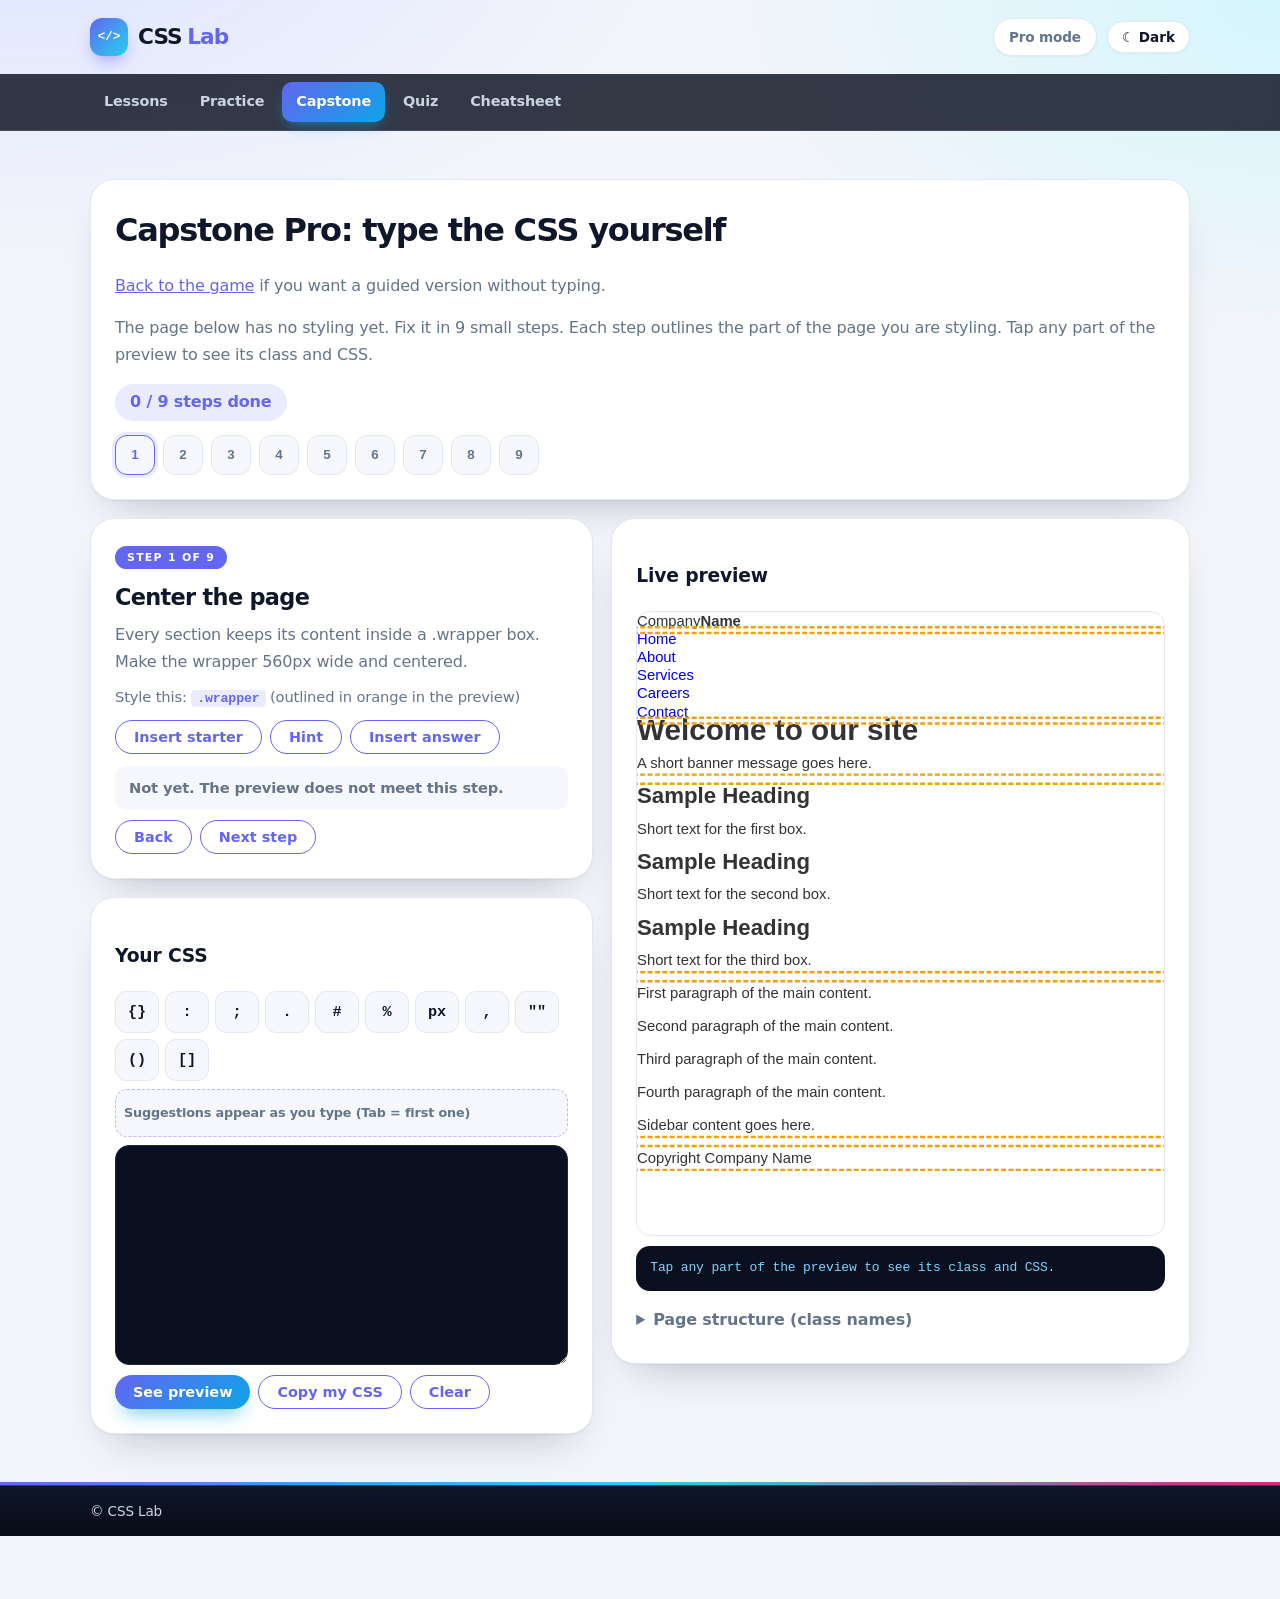
==== capstone-pro.html @ b030dc86 "Initial commit" ====
<!DOCTYPE html>
<html lang="en">
<head>
  <meta charset="utf-8">
  <meta name="viewport" content="width=device-width, initial-scale=1">
  <title>Capstone Pro – CSS Lab</title>
  <link rel="stylesheet" href="style.css">
  <link rel="stylesheet" href="project.css">
</head>
<body>
<div class="protect-me"><div class="clearfix">

<header>
  <div class="wrapper"><div class="header_con">
    <div class="main_logo"><a href="index.html">CSS <span>Lab</span></a></div>
    <div class="head_info">Pro mode</div>
  </div></div>
</header>

<div id="nav_area"><div class="wrapper">
  <button class="hamburger" type="button" aria-label="Toggle menu">&#9776; Menu</button>
  <ul></ul>
</div></div>

<div id="main_area"><div class="wrapper">
  <section class="card" style="max-width:1100px;margin:0 auto 18px">
    <h1>Capstone Pro: type the CSS yourself</h1>
    <p><a href="capstone.html">Back to the game</a> if you want a guided version without typing.</p>
    <p>The page below has no styling yet. Fix it in 9 small steps. Each step outlines the part of the page you are styling. Tap any part of the preview to see its class and CSS.</p>
    <span class="counter" id="count"></span>
    <div class="dots" id="dots"></div>
  </section>

  <div class="cap2">
    <section class="card cap_step" id="stepcard"></section>

    <section class="card cap_prevcard">
      <h3>Live preview</h3>
      <div class="cap_prev" id="prev"><iframe id="frame" title="Page preview" scrolling="no"></iframe></div>
      <div class="insp" id="insp">Tap any part of the preview to see its class and CSS.</div>
      <details class="structure">
        <summary>Page structure (class names)</summary>
        <pre class="code">header
  .wrapper &gt; .header_con &gt; .main_logo
#nav_area &gt; .wrapper &gt; ul &gt; li (x5) &gt; a
#banner &gt; .wrapper &gt; h1, p
#middle &gt; .wrapper &gt; .middle_con
  .mid_box1, .mid_box2, .mid_box3
    each: h2, p
#main_area &gt; .wrapper &gt; .main_con.clearfix
  .main_info &gt; p (x4)
  .main_side &gt; p
footer &gt; .wrapper &gt; p</pre>
      </details>
    </section>

    <section class="card cap_edit">
      <h3>Your CSS</h3>
      <div id="tokenslot"></div>
      <textarea id="css" class="cap_css" spellcheck="false" autocapitalize="off" autocorrect="off" aria-label="Your CSS"></textarea>
      <div class="chal_actions">
        <button class="btn primary" id="bSee" type="button">See preview</button>
        <button class="btn" id="bCopy" type="button">Copy my CSS</button>
        <button class="btn" id="bClear" type="button">Clear</button>
      </div>
    </section>
  </div>
</div></div>

<footer><div class="footer_btm"><div class="wrapper footer_btm_con">
  <div class="copyright">&copy; CSS Lab</div>
</div></div></footer>

<span class="back_top" title="Back to top"></span>
</div></div>

<script src="script.js"></script>
<script src="project.js"></script>
<script>
var RESET = `*,*:before,*:after{box-sizing:border-box}
body{margin:0;font-family:Arial,Helvetica,sans-serif;font-size:18px;line-height:22px;color:#333}
a{text-decoration:none;transition:all .3s linear}
img{max-width:100%;vertical-align:top}
ul,h1,h2,h3,h4{margin:0;padding:0;list-style:none}
strong,b{font-weight:bold}`;

var PAGE = `<div class="protect-me"><div class="clearfix">
<header><div class="wrapper"><div class="header_con"><div class="main_logo">Company<b>Name</b></div></div></div></header>
<div id="nav_area"><div class="wrapper"><ul><li><a href="#">Home</a></li><li><a href="#">About</a></li><li><a href="#">Services</a></li><li><a href="#">Careers</a></li><li><a href="#">Contact</a></li></ul></div></div>
<div id="banner"><div class="wrapper"><h1>Welcome to our site</h1><p>A short banner message goes here.</p></div></div>
<div id="middle"><div class="wrapper"><div class="middle_con"><div class="mid_box1"><h2>Sample Heading</h2><p>Short text for the first box.</p></div><div class="mid_box2"><h2>Sample Heading</h2><p>Short text for the second box.</p></div><div class="mid_box3"><h2>Sample Heading</h2><p>Short text for the third box.</p></div></div></div></div>
<div id="main_area"><div class="wrapper"><div class="main_con clearfix"><div class="main_info"><p>First paragraph of the main content.</p><p>Second paragraph of the main content.</p><p>Third paragraph of the main content.</p><p>Fourth paragraph of the main content.</p></div><div class="main_side"><p>Sidebar content goes here.</p></div></div></div></div>
<footer><div class="wrapper"><p>Copyright Company Name</p></div></footer>
</div></div>`;

var DESIGN_W = 640;

var STEPS = [
  { t: 'Center the page', sel: '.wrapper',
    goal: 'Every section keeps its content inside a .wrapper box. Make the wrapper 560px wide and centered.',
    hint: 'max-width limits the width. margin: 0 auto centers a block that has a width.',
    starter: `.wrapper {\n  max-width: ___px;\n  margin: ___;\n}`,
    ans: `.wrapper {\n  max-width: 560px;\n  margin: 0 auto;\n}`,
    test: function (d) { var r = d.querySelector('.wrapper').getBoundingClientRect(); return Math.abs(r.width - 560) < 2 && Math.abs(r.left - (d.documentElement.clientWidth - r.right)) < 2; } },

  { t: 'Color the banner', sel: '#banner',
    goal: 'Give the banner a gradient background with white text.',
    hint: 'A gradient goes in background (or background-image): linear-gradient(135deg, #4f46e5, #06b6d4).',
    starter: `#banner {\n  padding: 50px 0;\n  color: ___;\n  background: ___;\n}`,
    ans: `#banner {\n  padding: 50px 0;\n  color: #fff;\n  background: linear-gradient(135deg, #4f46e5, #06b6d4);\n}`,
    test: function (d, w) { return /gradient|url\(/.test(w.getComputedStyle(d.querySelector('#banner')).backgroundImage); } },

  { t: 'Put the three boxes in a row', sel: '.mid_box1,.mid_box2,.mid_box3',
    goal: 'The three boxes are stacked. Use the inline-block rule: display inline-block, vertical-align top, and the width for 3 boxes (32%).',
    hint: '[class*="mid_box"] matches all three boxes at once. 3 boxes use width: 32%.',
    starter: `[class*="mid_box"] {\n  display: ___;\n  vertical-align: ___;\n  width: ___%;\n}`,
    ans: `[class*="mid_box"] {\n  display: inline-block;\n  vertical-align: top;\n  width: 32%;\n}`,
    test: function (d) { var b = ['.mid_box1', '.mid_box2', '.mid_box3'].map(function (s) { return d.querySelector(s).getBoundingClientRect(); }); return Math.abs(b[0].top - b[1].top) < 2 && Math.abs(b[1].top - b[2].top) < 2 && b[0].left < b[1].left && b[1].left < b[2].left; } },

  { t: 'Add an icon above each heading', sel: '.middle_con h2',
    goal: 'Use the icon recipe: the heading is the relative parent, and a :before circle is absolutely positioned at the top, centered.',
    hint: 'h2 needs position: relative and padding-top to make room. The :before needs content: "", position: absolute, top/left/right 0, margin: 0 auto, and a width and height.',
    starter: `.middle_con h2 {\n  position: ___;\n  padding-top: 70px;\n  text-align: center;\n}\n.middle_con h2:before {\n  content: "";\n  position: ___;\n  top: 0;\n  left: 0;\n  right: 0;\n  margin: 0 auto;\n  width: 57px;\n  height: 57px;\n  border-radius: 50%;\n  background: #4f46e5;\n}`,
    ans: `.middle_con h2 {\n  position: relative;\n  padding-top: 70px;\n  text-align: center;\n}\n.middle_con h2:before {\n  content: "";\n  position: absolute;\n  top: 0;\n  left: 0;\n  right: 0;\n  margin: 0 auto;\n  width: 57px;\n  height: 57px;\n  border-radius: 50%;\n  background: #4f46e5;\n}`,
    test: function (d, w) { var h = d.querySelector('.middle_con h2'), cs = w.getComputedStyle(h), b = w.getComputedStyle(h, '::before'); return cs.position === 'relative' && b.position === 'absolute' && b.content !== 'none' && b.content !== 'normal' && parseFloat(b.width) > 0 && parseFloat(b.height) > 0; } },

  { t: 'Content and sidebar side by side', sel: '.main_info,.main_side',
    goal: 'Float the main content to the right (68% wide) and the sidebar to the left (28% wide).',
    hint: 'float: right on .main_info, float: left on .main_side, each with a % width.',
    starter: `.main_info {\n  float: ___;\n  width: ___%;\n}\n.main_side {\n  float: ___;\n  width: ___%;\n}`,
    ans: `.main_info {\n  float: right;\n  width: 68%;\n}\n.main_side {\n  float: left;\n  width: 28%;\n}`,
    test: function (d, w) { var a = w.getComputedStyle(d.querySelector('.main_info')).getPropertyValue('float'), b = w.getComputedStyle(d.querySelector('.main_side')).getPropertyValue('float'); return a !== 'none' && b !== 'none' && a !== b; } },

  { t: 'Fix the collapsed container', sel: '.main_con',
    goal: 'Floats make their parent collapse. Add the clearfix from the template so .main_con wraps its floated children again.',
    hint: 'Select .clearfix:before and .clearfix:after together, then content: "", display: table, clear: both. (Do step 5 first.)',
    starter: `.clearfix:before,\n.clearfix:after {\n  content: ___;\n  display: ___;\n  clear: ___;\n}`,
    ans: `.clearfix:before,\n.clearfix:after {\n  content: "";\n  display: table;\n  clear: both;\n}`,
    test: function (d, w) { var m = d.querySelector('.main_con').offsetHeight, i = d.querySelector('.main_info'), s = d.querySelector('.main_side'); return w.getComputedStyle(i).getPropertyValue('float') !== 'none' && m > 0 && m >= Math.max(i.offsetHeight, s.offsetHeight); } },

  { t: 'Put the menu in a row', sel: '#nav_area li',
    goal: 'The menu items are stacked. Put them in a row with the inline-block rule, and give the links some padding and a color.',
    hint: 'display: inline-block and vertical-align: top on the li. Then make the links display: block with padding.',
    starter: `#nav_area {\n  background: #1d2433;\n}\n#nav_area li {\n  display: ___;\n  vertical-align: ___;\n}\n#nav_area a {\n  display: block;\n  padding: 12px 14px;\n  color: #fff;\n}`,
    ans: `#nav_area {\n  background: #1d2433;\n}\n#nav_area li {\n  display: inline-block;\n  vertical-align: top;\n}\n#nav_area a {\n  display: block;\n  padding: 12px 14px;\n  color: #fff;\n}`,
    test: function (d, w) { var li = d.querySelector('#nav_area li'), cs = w.getComputedStyle(li), ul = w.getComputedStyle(li.parentElement); return (cs.display === 'inline-block' && cs.verticalAlign === 'top') || ul.display === 'flex'; } },

  { t: 'Zebra paragraphs', sel: '.main_info p',
    goal: 'Give every odd paragraph in the main content a light background, so odd and even look different.',
    hint: ':nth-child(odd) picks the 1st, 3rd, 5th... child.',
    starter: `.main_info p:nth-child(___) {\n  background: ___;\n}`,
    ans: `.main_info p:nth-child(odd) {\n  background: #eef2ff;\n}`,
    test: function (d, w) { var p = d.querySelectorAll('.main_info p'); return w.getComputedStyle(p[0]).backgroundColor !== w.getComputedStyle(p[1]).backgroundColor; } },

  { t: 'Uppercase footer', sel: 'footer p',
    goal: 'Make the footer text all capital letters, without retyping it.',
    hint: 'text-transform: uppercase.',
    starter: `footer {\n  padding: 20px 0;\n  text-transform: ___;\n}`,
    ans: `footer {\n  padding: 20px 0;\n  text-transform: uppercase;\n}`,
    test: function (d, w) { return w.getComputedStyle(d.querySelector('footer p')).textTransform === 'uppercase'; } }
];

function el(tag, cls, txt) { var e = document.createElement(tag); if (cls) e.className = cls; if (txt) e.textContent = txt; return e; }
var frame = document.getElementById('frame'), prevBox = document.getElementById('prev'), ta = document.getElementById('css');
var insp = document.getElementById('insp'), count = document.getElementById('count'), dotsBox = document.getElementById('dots'), card = document.getElementById('stepcard');
var results = STEPS.map(function () { return false; }), cur = 0, timer, hintOpen = false, first = true;

try { ta.value = localStorage.getItem('csslab-capstone-css') || ''; } catch (e) {}
var SELECTORS = ['.wrapper', '#nav_area', '#nav_area li', '#nav_area a', '#banner', '.middle_con', '[class*="mid_box"]', '.mid_box1', '.mid_box2', '.mid_box3', '.middle_con h2', '.middle_con h2:before', '.main_con', '.main_info', '.main_side', '.main_info p', '.main_info p:nth-child(odd)', '.clearfix:before', '.clearfix:after', 'footer', 'footer p'];
document.getElementById('tokenslot').appendChild(window.tokenBar(ta));
document.getElementById('tokenslot').appendChild(window.cssSuggest(ta, { selectors: SELECTORS, focus: function () { return STEPS[cur].ans; } }));

function doc() { try { return frame.contentDocument; } catch (e) { return null; } }

function setHighlight() {
  var d = doc(); if (!d || !d.querySelector('#h')) return;
  d.querySelector('#h').textContent = STEPS[cur].sel + '{outline:3px dashed #f59e0b!important;outline-offset:2px}[data-tap]{outline:3px solid #ec4899!important;outline-offset:-3px}';
}

function fit() {
  var d = doc(); if (!d || !d.documentElement) return;
  var h = d.documentElement.scrollHeight, s = Math.min(1, prevBox.clientWidth / DESIGN_W);
  frame.style.height = h + 'px';
  frame.style.transform = 'scale(' + s + ')';
  prevBox.style.height = Math.ceil(h * s) + 'px';
}

function inspect(t) {
  var d = doc(), w = frame.contentWindow;
  d.querySelectorAll('[data-tap]').forEach(function (x) { x.removeAttribute('data-tap'); });
  t.setAttribute('data-tap', '1');
  var cs = w.getComputedStyle(t);
  var name = t.tagName.toLowerCase() + (t.id ? '#' + t.id : '') + (typeof t.className === 'string' && t.className.trim() ? '.' + t.className.trim().split(/\s+/).join('.') : '');
  insp.textContent = '';
  insp.appendChild(el('b', '', name));
  insp.appendChild(document.createTextNode('\n' + ['display: ' + cs.display, 'position: ' + cs.position, 'float: ' + cs.getPropertyValue('float'), 'width: ' + Math.round(parseFloat(cs.width)) + 'px', 'margin: ' + cs.margin, 'padding: ' + cs.padding].join('\n')));
}

function renderCard() {
  var s = STEPS[cur], ok = results[cur];
  card.textContent = '';
  card.appendChild(el('span', 'step_chip', 'Step ' + (cur + 1) + ' of ' + STEPS.length));
  card.appendChild(el('h3', '', s.t));
  card.appendChild(el('p', 'goal', s.goal));
  var tg = el('p', 'target');
  tg.appendChild(document.createTextNode('Style this: '));
  tg.appendChild(el('code', '', s.sel));
  tg.appendChild(document.createTextNode(' (outlined in orange in the preview)'));
  card.appendChild(tg);

  var acts = el('div', 'chal_actions');
  var bS = el('button', 'btn', 'Insert starter'), bH = el('button', 'btn', 'Hint'), bA = el('button', 'btn', 'Insert answer');
  [bS, bH, bA].forEach(function (b) { b.type = 'button'; acts.appendChild(b); });
  card.appendChild(acts);
  var hint = el('p', 'hint', 'Hint: ' + s.hint); hint.hidden = !hintOpen; card.appendChild(hint);

  var st = el('p', ok ? 'stepok' : 'stepno', ok ? 'Done! This step works.' : 'Not yet. The preview does not meet this step.');
  card.appendChild(st);

  var nav = el('div', 'chal_actions');
  var bB = el('button', 'btn', 'Back'), bN = el('button', ok ? 'btn primary' : 'btn', cur < STEPS.length - 1 ? 'Next step' : 'Finish');
  bB.type = 'button'; bN.type = 'button'; bB.disabled = cur === 0; bN.disabled = cur === STEPS.length - 1 && !ok;
  nav.appendChild(bB); nav.appendChild(bN); card.appendChild(nav);

  function append(text) {
    var v = ta.value;
    if (s.starter && v.indexOf(s.starter) > -1 && text === s.ans) ta.value = v.replace(s.starter, s.ans);
    else ta.value = v + (v && !/\n\n$/.test(v) ? (/\n$/.test(v) ? '\n' : '\n\n') : '') + text + '\n';
    run();
    ta.scrollIntoView({ block: 'nearest', behavior: 'smooth' });
  }
  bS.addEventListener('click', function () { if (ta.value.indexOf(s.starter) < 0) append(s.starter); });
  bA.addEventListener('click', function () { if (ta.value.indexOf(s.ans) < 0) append(s.ans); });
  bH.addEventListener('click', function () { hintOpen = !hintOpen; hint.hidden = !hintOpen; });
  bB.addEventListener('click', function () { go(cur - 1); });
  bN.addEventListener('click', function () { go(cur + 1); });
}

function go(i) { cur = Math.max(0, Math.min(STEPS.length - 1, i)); hintOpen = false; renderCard(); renderDots(); setHighlight(); }

function renderDots() {
  dotsBox.textContent = '';
  STEPS.forEach(function (s, i) {
    var b = el('button', (results[i] ? 'done ' : '') + (i === cur ? 'cur' : ''), String(i + 1));
    b.type = 'button'; b.title = s.t; b.setAttribute('aria-label', 'Step ' + (i + 1) + ': ' + s.t);
    b.addEventListener('click', function () { go(i); });
    dotsBox.appendChild(b);
  });
}

function run() {
  var d = doc(), w = frame.contentWindow;
  if (!d || !d.querySelector('#u')) { count.textContent = 'Preview unavailable. Open the site through a local server.'; return; }
  d.querySelector('#u').textContent = ta.value;
  var prevOk = results.slice();
  results = STEPS.map(function (s) { var ok = false; try { ok = !!s.test(d, w); } catch (e) {} return ok; });
  var n = results.filter(Boolean).length;
  count.textContent = n + ' / ' + STEPS.length + ' steps done' + (n === STEPS.length ? ' · Capstone complete!' : '');
  try { localStorage.setItem('csslab-capstone-css', ta.value); if (n === STEPS.length) localStorage.setItem('csslab-capstone', 'true'); } catch (e) {}
  renderDots();
  if (prevOk[cur] !== results[cur] || first) { renderCard(); first = false; }
  fit();
}

frame.addEventListener('load', function () {
  var d = doc(); if (!d) return;
  d.addEventListener('click', function (e) { e.preventDefault(); inspect(e.target); }, true);
  first = true; run();
  var i = results.indexOf(false); go(i < 0 ? 0 : i);
  fit();
});
frame.srcdoc = '<!DOCTYPE html><html><head><meta charset="utf-8"><style>' + RESET + '</style><style id="u"></style><style id="h"></style></head><body>' + PAGE + '</body></html>';

ta.addEventListener('input', function () { clearTimeout(timer); timer = setTimeout(run, 150); });
window.addEventListener('resize', fit);
document.getElementById('bSee').addEventListener('click', function () { document.querySelector('.cap_prevcard').scrollIntoView({ behavior: 'smooth', block: 'start' }); });
document.getElementById('bClear').addEventListener('click', function () { if (!ta.value || confirm('Clear your CSS?')) { ta.value = ''; run(); } });
document.getElementById('bCopy').addEventListener('click', function () {
  var b = this, ok = function () { b.textContent = 'Copied!'; setTimeout(function () { b.textContent = 'Copy my CSS'; }, 1500); };
  if (navigator.clipboard && navigator.clipboard.writeText) navigator.clipboard.writeText(ta.value).then(ok, function () { ta.select(); try { document.execCommand('copy'); ok(); } catch (e) {} });
  else { ta.select(); try { document.execCommand('copy'); ok(); } catch (e) {} }
});
</script>
</body>
</html>
---- style.css ----
*,*::before,*::after{box-sizing:border-box}
:root{--ink:#1d2433;--muted:#5b6578;--brand:#4f46e5;--brand2:#06b6d4;--bg:#f5f7fb;--line:#e2e6ef}
html{scroll-behavior:smooth}
body{margin:0;font:16px/1.65 system-ui,-apple-system,"Segoe UI",Roboto,sans-serif;color:var(--ink);background:var(--bg)}
img{max-width:100%}
a{color:var(--brand)}
code{background:#eef0ff;padding:1px 6px;border-radius:4px;font-size:.9em}
.wrapper{width:min(1100px,92%);margin:0 auto}
.clearfix::after{content:"";display:table;clear:both}

/* Header */
header{background:#fff;border-bottom:1px solid var(--line)}
.header_con{display:flex;justify-content:space-between;align-items:center;padding:14px 0}
.main_logo a{font-weight:800;font-size:1.5rem;text-decoration:none;color:var(--ink)}
.main_logo span{color:var(--brand)}
.head_info{color:var(--muted);font-size:.9rem}

/* Navigation (sticky) */
#nav_area{position:sticky;top:0;z-index:50;background:var(--ink)}
#nav_area ul{list-style:none;margin:0;padding:0;display:flex;flex-wrap:wrap}
#nav_area a{display:block;padding:12px 16px;color:#fff;text-decoration:none;font-size:.9rem}
#nav_area a:hover{background:var(--brand)}
.hamburger{display:none;width:100%;padding:12px 0;background:none;border:0;color:#fff;font-size:1rem;text-align:left;cursor:pointer}

/* Banner (gradient + absolute pseudo-element) */
#banner{position:relative;overflow:hidden;color:#fff;padding:80px 0 110px;background:linear-gradient(135deg,var(--brand),var(--brand2))}
#banner::before{content:"";position:absolute;right:-80px;top:-80px;width:320px;height:320px;border-radius:50%;background:rgba(255,255,255,.15)}
.bnr_info{position:relative;z-index:1;max-width:560px}
.bnr_info h1{margin:0 0 10px;font-size:2.6rem;line-height:1.15}
.bnr_info h1 span{display:block;opacity:.85}
.bnr_info a{display:inline-block;margin-top:10px;padding:10px 22px;background:#fff;color:var(--brand);border-radius:30px;font-weight:700;text-decoration:none}

/* Middle (flex) */
#middle{position:relative;z-index:2}
.middle_con{display:flex;gap:20px;margin-top:-60px}
.middle_con section{flex:1;background:#fff;padding:22px;border-radius:12px;box-shadow:0 8px 24px rgba(30,40,80,.1)}
.middle_con h2{margin:0 0 6px;font-size:1.2rem}
.middle_con p{margin:0 0 10px;color:var(--muted)}
.mid_box1{border-top:4px solid var(--brand)}
.mid_box2{border-top:4px solid var(--brand2)}
.mid_box3{border-top:4px solid #f59e0b}

/* Main (float + clearfix) */
#main_area{padding:40px 0}
main{float:left;width:70%}
.sidebar{float:right;width:27%;position:sticky;top:64px;background:#fff;border:1px solid var(--line);border-radius:12px;padding:18px}
.sidebar h3{margin:0 0 8px}
.sidebar ol{margin:0;padding-left:20px}
.group{margin:30px 0 14px;font-size:1.5rem;color:var(--brand)}
.group:first-child{margin-top:0}

/* Lessons */
.lesson{background:#fff;border:1px solid var(--line);border-radius:12px;padding:24px;margin-bottom:22px;scroll-margin-top:60px}
.lesson h3{margin:6px 0 8px}
.tag{display:inline-block;background:#eef0ff;color:var(--brand);font-size:.75rem;font-weight:700;padding:2px 10px;border-radius:20px}
.stage{border:2px dashed var(--line);border-radius:8px;padding:16px;margin:14px 0;background:#fafbff}
.controls{display:flex;flex-wrap:wrap;gap:14px;margin:10px 0}
.controls label{display:flex;flex-direction:column;gap:4px;font-size:.85rem;color:var(--muted)}
.controls select,.controls input[type=range]{min-width:150px}
pre{margin:0;border-radius:8px;font:13px/1.5 ui-monospace,Consolas,monospace;white-space:pre-wrap}
.code{background:#0f172a;color:#e2e8f0;padding:14px}
.readout{background:#0f172a;color:#a5f3fc;padding:10px 14px;min-height:2.8em}
.readout:empty::before{content:"Move a control to see the CSS you just wrote";opacity:.6}
.box{background:var(--brand);color:#fff;padding:10px 14px;border-radius:6px}

/* Lesson demos */
.bgdemo{height:140px;background-color:#e0e7ff;background-image:radial-gradient(var(--brand) 6px,transparent 7px);background-size:40px 40px}
.paddemo{background:#c7d2fe;border:2px solid var(--brand);display:inline-block}
.margdemo{border:2px solid var(--brand2)}
.items{line-height:1}
.items .box{width:90px;height:50px;margin:0 0 4px}
.flexdemo{display:flex;gap:8px;height:150px}
.flexdemo .tall{padding:30px 14px}
.floatdemo{border:3px solid var(--brand);padding:8px;background:#fff}
.floatdemo .box{width:90px;height:50px;margin:4px}
.posdemo{position:relative;height:210px}
.posdemo .box{margin-bottom:8px;width:200px}
.posdemo .alt{background:#f59e0b}
.zdemo{position:relative;height:170px}
.zbox{position:absolute;width:130px;height:90px;padding:8px;color:#fff;border-radius:8px;font-weight:700}
.za{left:10px;top:10px;background:#ef4444;z-index:1}
.zb{left:70px;top:40px;background:#16a34a;position:absolute}
.zc{left:130px;top:70px;background:#2563eb;z-index:3}
.pdemo{font-size:1.2rem}
[data-mode="on"] .tagged::before{content:"★ ";color:#f59e0b}
[data-mode="on"] .tagged::after{content:" ✓";color:#16a34a;font-weight:700}
.nthdemo{display:flex;flex-wrap:wrap;gap:6px;list-style:none;margin:0;padding:0}
.nthdemo li{padding:8px 14px;background:#e0e7ff;border-radius:6px}
.nthdemo[data-mode="odd"] li:nth-child(odd),
.nthdemo[data-mode="even"] li:nth-child(even),
.nthdemo[data-mode="3n"] li:nth-child(3n),
.nthdemo[data-mode="first"] li:first-child,
.nthdemo[data-mode="last"] li:last-child{background:var(--brand);color:#fff}
.selbox p{margin:6px 0;padding:6px 10px;background:#e0e7ff;border-radius:6px}
.selbox[data-mode="p"] p,
.selbox[data-mode="class"] .note,
.selbox[data-mode="id"] #special,
.selbox[data-mode="child"] > p,
.selbox[data-mode="adj"] .note + p,
.selbox[data-mode="attr"] [id],
.selbox[data-mode="contains"] [class*="mid_box"]{background:var(--brand);color:#fff}
.graddemo{height:160px;border-radius:8px;background-image:linear-gradient(90deg,#f6d365,#fda085)}

/* Footer */
footer{background:var(--ink);color:#cbd5e1}
.footer_top{padding:36px 0;text-align:center}
.footer_top h2{margin:0 0 6px;color:#fff}
.footer_btm{border-top:1px solid #334155;padding:14px 0;font-size:.85rem}
.footer_btm_con{display:flex;justify-content:space-between;flex-wrap:wrap;gap:10px}
.footer_nav ul{list-style:none;margin:0;padding:0;display:flex;gap:16px}
.footer_nav a{color:#cbd5e1}

/* Back to top (fixed) */
.back_top{position:fixed;right:20px;bottom:20px;z-index:100;width:44px;height:44px;border-radius:50%;background:var(--brand);color:#fff;display:none;place-items:center;cursor:pointer}
.back_top.show{display:grid}
.back_top::before{content:"\2191";font-size:1.3rem}

/* Responsive */
@media (max-width:860px){
  main,.sidebar{float:none;width:100%}
  .sidebar{position:static;margin-top:24px}
  .middle_con{flex-direction:column;margin-top:-40px}
  .bnr_info h1{font-size:2rem}
  .hamburger{display:block}
  #nav_area ul{display:none;flex-direction:column}
  #nav_area.open ul{display:flex}
}

/* Course additions */
.how pre{display:none;margin:0}
.how[data-mode="inline"] .h-inline,.how[data-mode="internal"] .h-internal,.how[data-mode="external"] .h-external{display:block}
.items .box:nth-child(2){height:80px}
.icon_h{margin:14px 0 0;font-size:1.1rem}
[data-mode="icon"] .icon_h{position:relative;padding-top:64px;text-align:center}
[data-mode="icon"] .icon_h::before{content:"";position:absolute;top:0;left:0;right:0;margin:0 auto;width:48px;height:48px;border-radius:50%;background:linear-gradient(135deg,#6366f1,#22d3ee)}
.txtdemo{width:180px;height:180px;padding:14px;background:#c7d2fe;border:2px solid var(--brand);color:#1e1b4b;line-height:1.4}
#l17 .stage{overflow-x:auto}
---- project.css ----
.card{background:#fff;border:1px solid var(--line);border-radius:12px;padding:24px;margin:0 auto;max-width:820px}
.card h1{margin:0 0 6px}
.card > p{color:var(--muted)}
#nav_area a[aria-current]{background:var(--brand)}

/* Progress */
.progress{height:8px;background:var(--line);border-radius:8px;overflow:hidden;margin:6px 0}
.progress_bar{height:100%;width:0;background:linear-gradient(90deg,var(--brand),var(--brand2));transition:width .3s}
.progress_txt{display:block;margin-bottom:10px;color:var(--muted)}
.sidebar a.done::after{content:" \2713";color:#16a34a}
.done_btn,.btn{margin-top:14px;padding:8px 18px;border:1px solid var(--brand);background:#fff;color:var(--brand);border-radius:20px;cursor:pointer;font:600 .9rem system-ui,sans-serif}
.lesson.done{border-left:4px solid #16a34a}
.lesson.done .done_btn,.btn.primary{background:var(--brand);color:#fff}

/* Quiz */
.q_opt{display:block;width:100%;text-align:left;margin:8px 0;padding:10px 14px;border:1px solid var(--line);border-radius:8px;background:#fff;cursor:pointer;font:inherit;color:var(--ink)}
.q_opt:hover:not(:disabled){border-color:var(--brand)}
.q_opt.right{background:#dcfce7;border-color:#16a34a}
.q_opt.wrong{background:#fee2e2;border-color:#ef4444}
.why{margin:10px 0;color:var(--muted)}
.score{font-size:2.4rem;font-weight:800;color:var(--brand);margin:6px 0}

/* Cheatsheet */
.search{width:100%;padding:10px 14px;border:1px solid var(--line);border-radius:8px;font:inherit;margin:8px 0 14px}
.cheat{width:100%;border-collapse:collapse}
.cheat th,.cheat td{padding:10px 12px;border-bottom:1px solid var(--line);text-align:left;vertical-align:top;font-size:.9rem}
.cheat th{background:#eef0ff}
.cheat tr[hidden]{display:none}
@media (max-width:860px){.cheat{display:block;overflow-x:auto}}
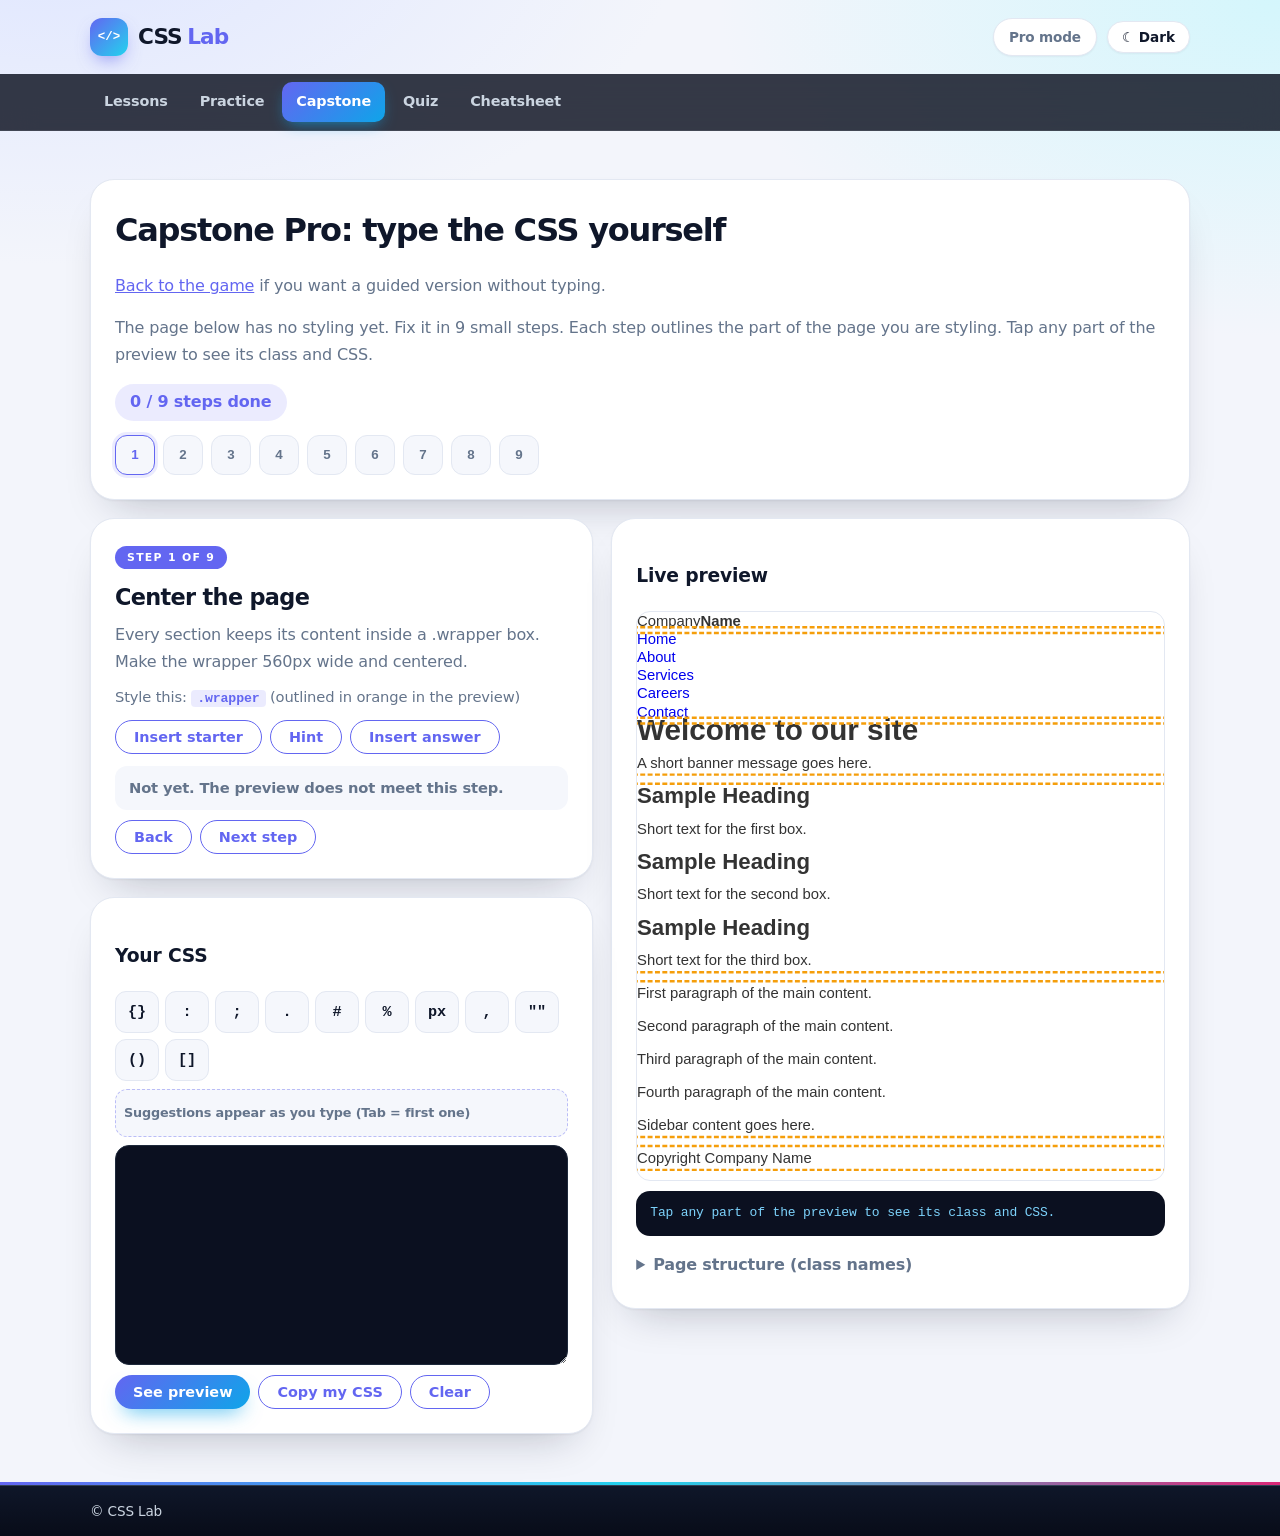
==== commit b77f2bee: "updates" ====
--- a/capstone-pro.html
+++ b/capstone-pro.html
@@ -4,6 +4,11 @@
   <meta charset="utf-8">
   <meta name="viewport" content="width=device-width, initial-scale=1">
   <title>Capstone Pro – CSS Lab</title>
+  <link rel="icon" href="favicon.svg" type="image/svg+xml">
+  <link rel="icon" href="favicon-32.png" type="image/png" sizes="32x32">
+  <link rel="icon" href="favicon.ico" sizes="any">
+  <link rel="apple-touch-icon" href="apple-touch-icon.png">
+  <meta name="theme-color" content="#6366f1">
   <link rel="stylesheet" href="style.css">
   <link rel="stylesheet" href="project.css">
 </head>
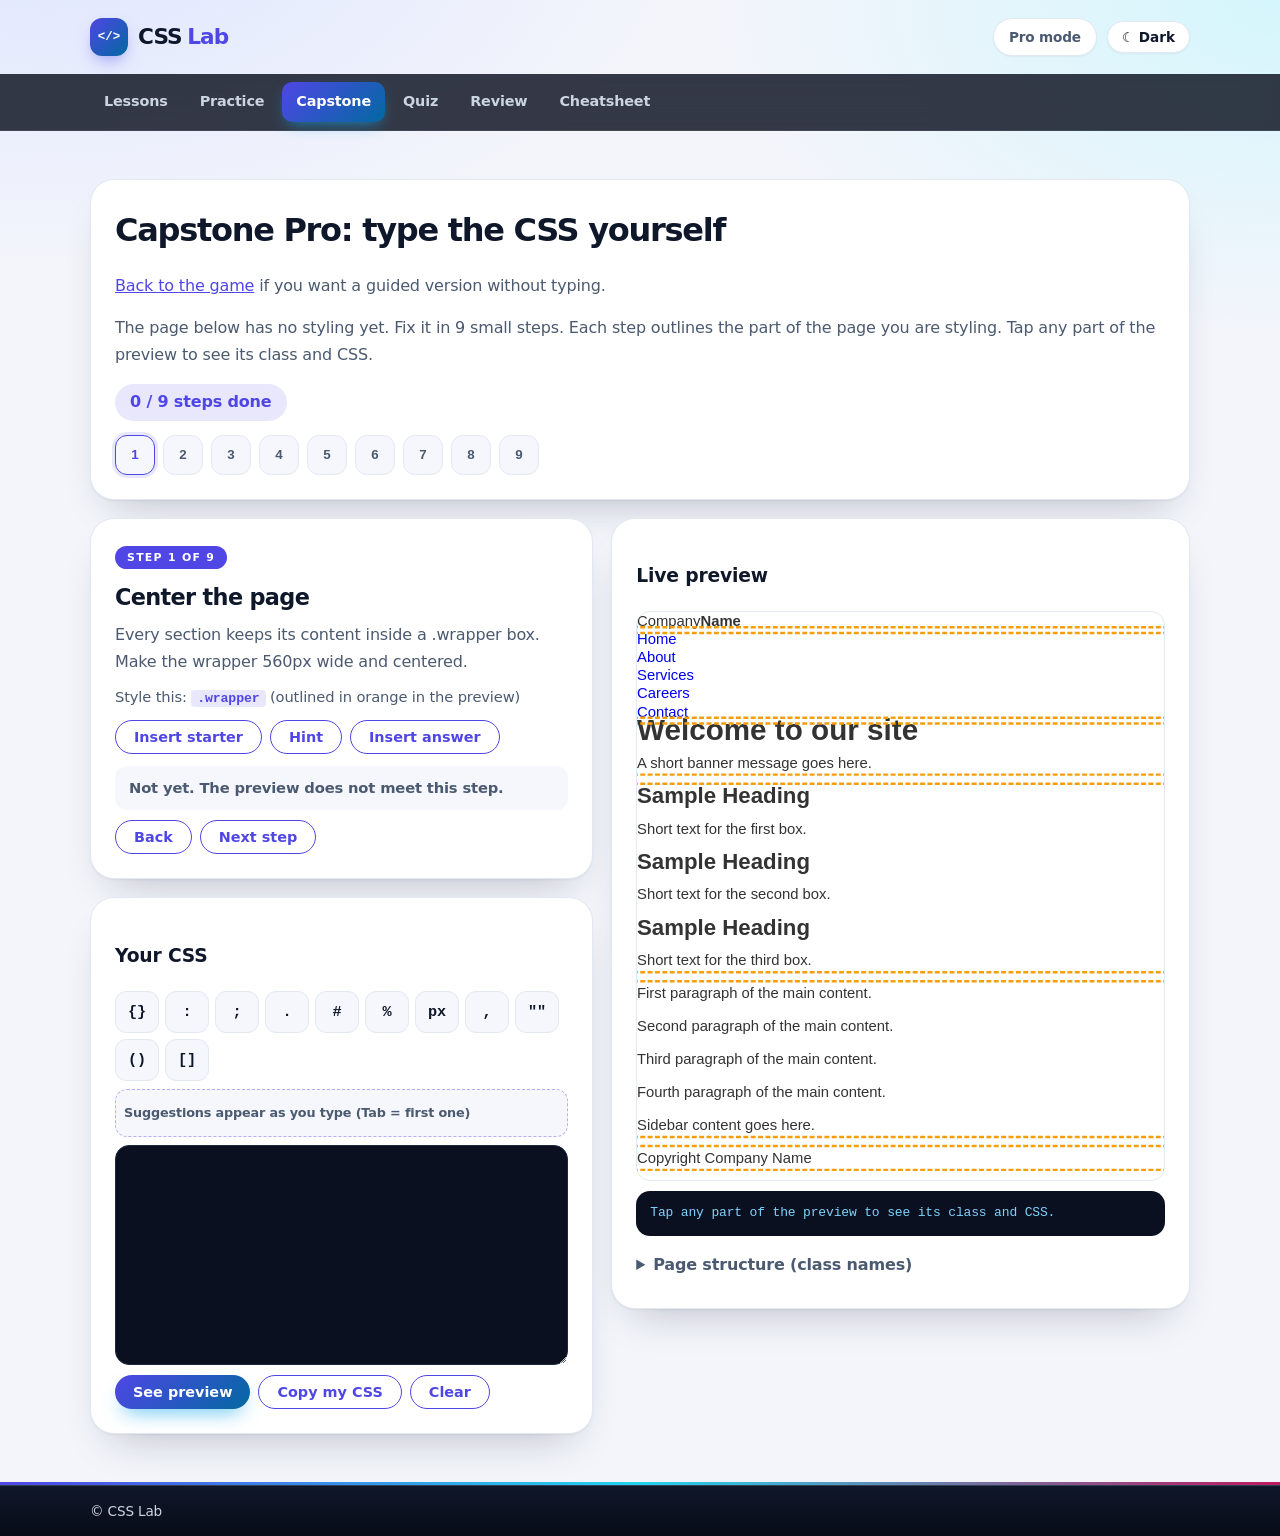
==== commit 135ec066: "updates" ====
--- a/capstone-pro.html
+++ b/capstone-pro.html
@@ -41,7 +41,7 @@
 
     <section class="card cap_prevcard">
       <h3>Live preview</h3>
-      <div class="cap_prev" id="prev"><iframe id="frame" title="Page preview" scrolling="no"></iframe></div>
+      <div class="cap_prev" id="prev"><iframe id="frame" title="Page preview" scrolling="no" tabindex="-1"></iframe></div>
       <div class="insp" id="insp">Tap any part of the preview to see its class and CSS.</div>
       <details class="structure">
         <summary>Page structure (class names)</summary>
--- a/style.css
+++ b/style.css
@@ -3,7 +3,7 @@
 html{scroll-behavior:smooth}
 body{margin:0;font:16px/1.65 system-ui,-apple-system,"Segoe UI",Roboto,sans-serif;color:var(--ink);background:var(--bg)}
 img{max-width:100%}
-a{color:var(--brand)}
+a{color:var(--link,var(--brand))}
 code{background:#eef0ff;padding:1px 6px;border-radius:4px;font-size:.9em}
 .wrapper{width:min(1100px,92%);margin:0 auto}
 .clearfix::after{content:"";display:table;clear:both}
@@ -42,7 +42,7 @@
 
 /* Main (float + clearfix) */
 #main_area{padding:40px 0}
-main{float:left;width:70%}
+.main_con > main{float:left;width:70%}
 .sidebar{float:right;width:27%;position:sticky;top:64px;background:#fff;border:1px solid var(--line);border-radius:12px;padding:18px}
 .sidebar h3{margin:0 0 8px}
 .sidebar ol{margin:0;padding-left:20px}
@@ -78,8 +78,8 @@
 .posdemo .alt{background:#f59e0b}
 .zdemo{position:relative;height:170px}
 .zbox{position:absolute;width:130px;height:90px;padding:8px;color:#fff;border-radius:8px;font-weight:700}
-.za{left:10px;top:10px;background:#ef4444;z-index:1}
-.zb{left:70px;top:40px;background:#16a34a;position:absolute}
+.za{left:10px;top:10px;background:#dc2626;z-index:1}
+.zb{left:70px;top:40px;background:#15803d;position:absolute}
 .zc{left:130px;top:70px;background:#2563eb;z-index:3}
 .pdemo{font-size:1.2rem}
 [data-mode="on"] .tagged::before{content:"★ ";color:#f59e0b}
@@ -117,7 +117,7 @@
 
 /* Responsive */
 @media (max-width:860px){
-  main,.sidebar{float:none;width:100%}
+  .main_con > main,.sidebar{float:none;width:100%}
   .sidebar{position:static;margin-top:24px}
   .middle_con{flex-direction:column;margin-top:-40px}
   .bnr_info h1{font-size:2rem}
@@ -135,3 +135,9 @@
 [data-mode="icon"] .icon_h::before{content:"";position:absolute;top:0;left:0;right:0;margin:0 auto;width:48px;height:48px;border-radius:50%;background:linear-gradient(135deg,#6366f1,#22d3ee)}
 .txtdemo{width:180px;height:180px;padding:14px;background:#c7d2fe;border:2px solid var(--brand);color:#1e1b4b;line-height:1.4}
 #l17 .stage{overflow-x:auto}
+
+/* Sticky footer: on short pages the footer sits at the bottom of the window; on long pages it follows the content */
+.protect-me > .clearfix{display:flex;flex-direction:column;min-height:100vh;min-height:100dvh}
+.protect-me > .clearfix::before,.protect-me > .clearfix::after{display:none}
+.protect-me > .clearfix > #main_area{flex:1 0 auto}
+.protect-me > .clearfix > header,.protect-me > .clearfix > #nav_area,.protect-me > .clearfix > footer{flex-shrink:0}
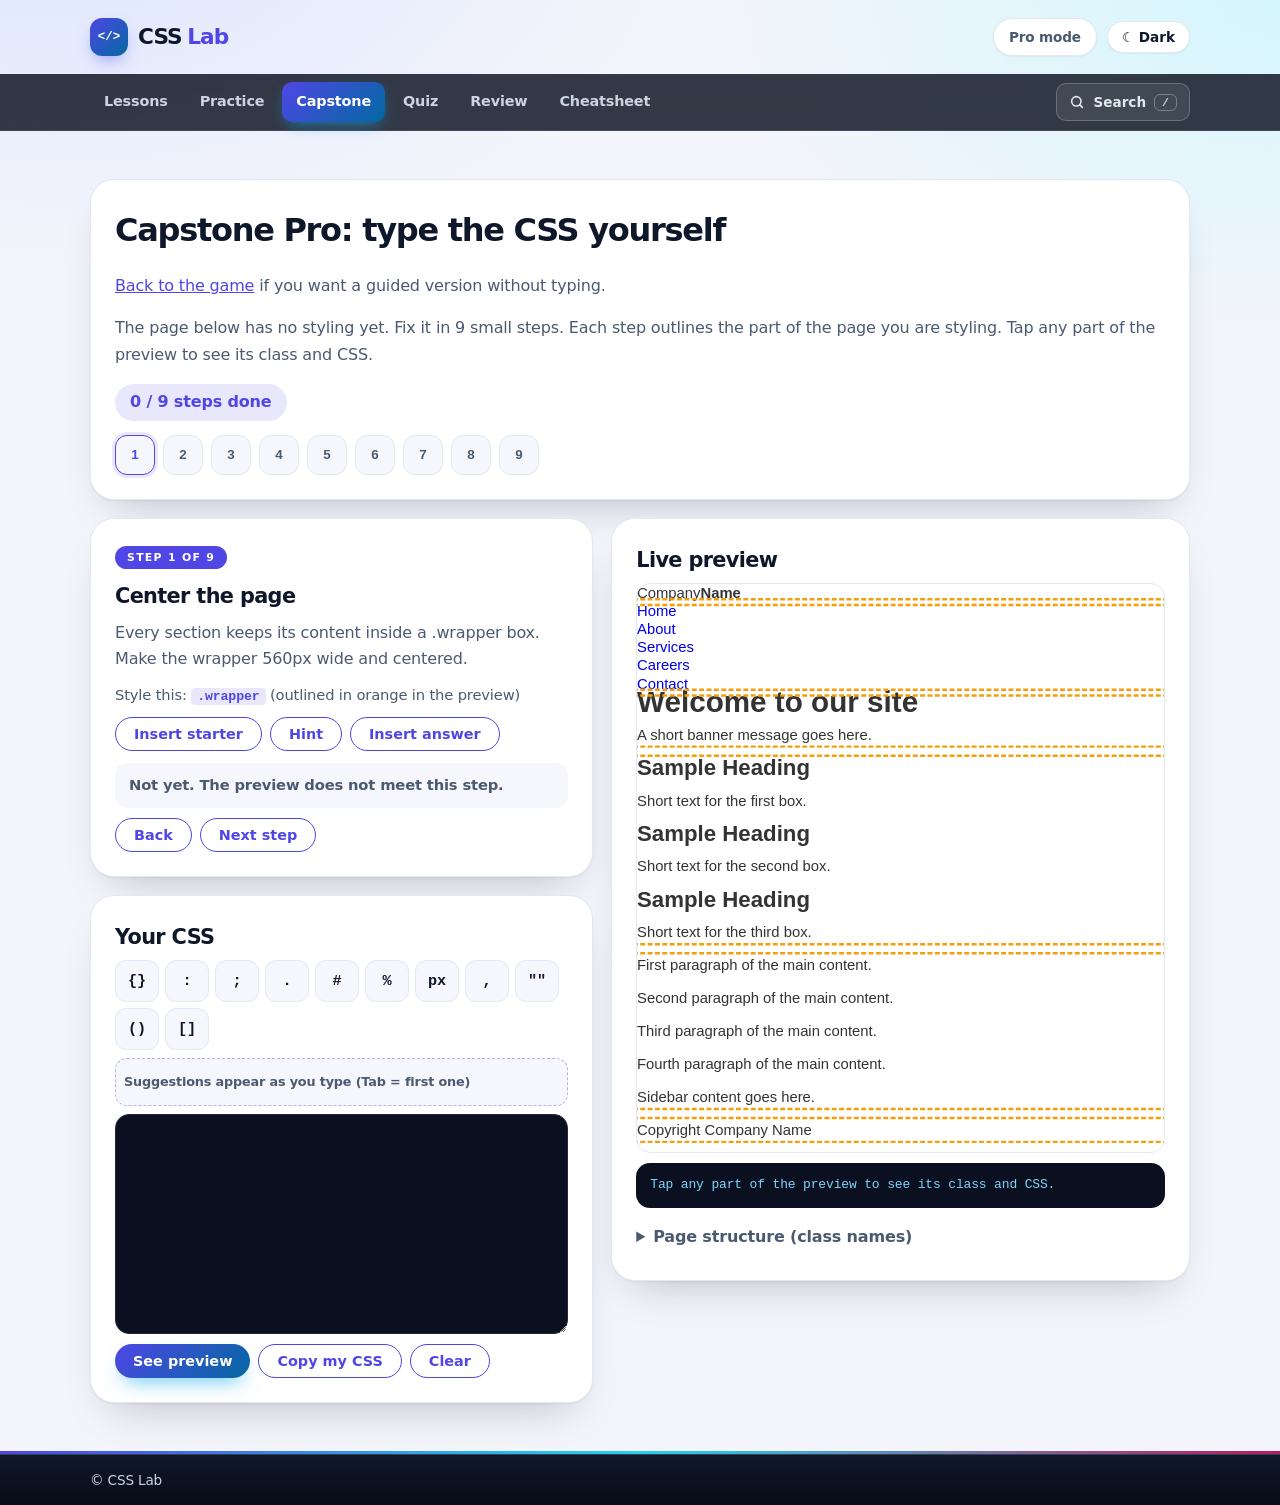
==== commit 4a951c98: "added search" ====
--- a/capstone-pro.html
+++ b/capstone-pro.html
@@ -40,7 +40,7 @@
     <section class="card cap_step" id="stepcard"></section>
 
     <section class="card cap_prevcard">
-      <h3>Live preview</h3>
+      <h2>Live preview</h2>
       <div class="cap_prev" id="prev"><iframe id="frame" title="Page preview" scrolling="no" tabindex="-1"></iframe></div>
       <div class="insp" id="insp">Tap any part of the preview to see its class and CSS.</div>
       <details class="structure">
@@ -60,7 +60,7 @@
     </section>
 
     <section class="card cap_edit">
-      <h3>Your CSS</h3>
+      <h2>Your CSS</h2>
       <div id="tokenslot"></div>
       <textarea id="css" class="cap_css" spellcheck="false" autocapitalize="off" autocorrect="off" aria-label="Your CSS"></textarea>
       <div class="chal_actions">
@@ -81,6 +81,7 @@
 
 <script src="script.js"></script>
 <script src="project.js"></script>
+<script src="search.js"></script>
 <script>
 var RESET = `*,*:before,*:after{box-sizing:border-box}
 body{margin:0;font-family:Arial,Helvetica,sans-serif;font-size:18px;line-height:22px;color:#333}
@@ -205,7 +206,7 @@
   var s = STEPS[cur], ok = results[cur];
   card.textContent = '';
   card.appendChild(el('span', 'step_chip', 'Step ' + (cur + 1) + ' of ' + STEPS.length));
-  card.appendChild(el('h3', '', s.t));
+  card.appendChild(el('h2', '', s.t));
   card.appendChild(el('p', 'goal', s.goal));
   var tg = el('p', 'target');
   tg.appendChild(document.createTextNode('Style this: '));
